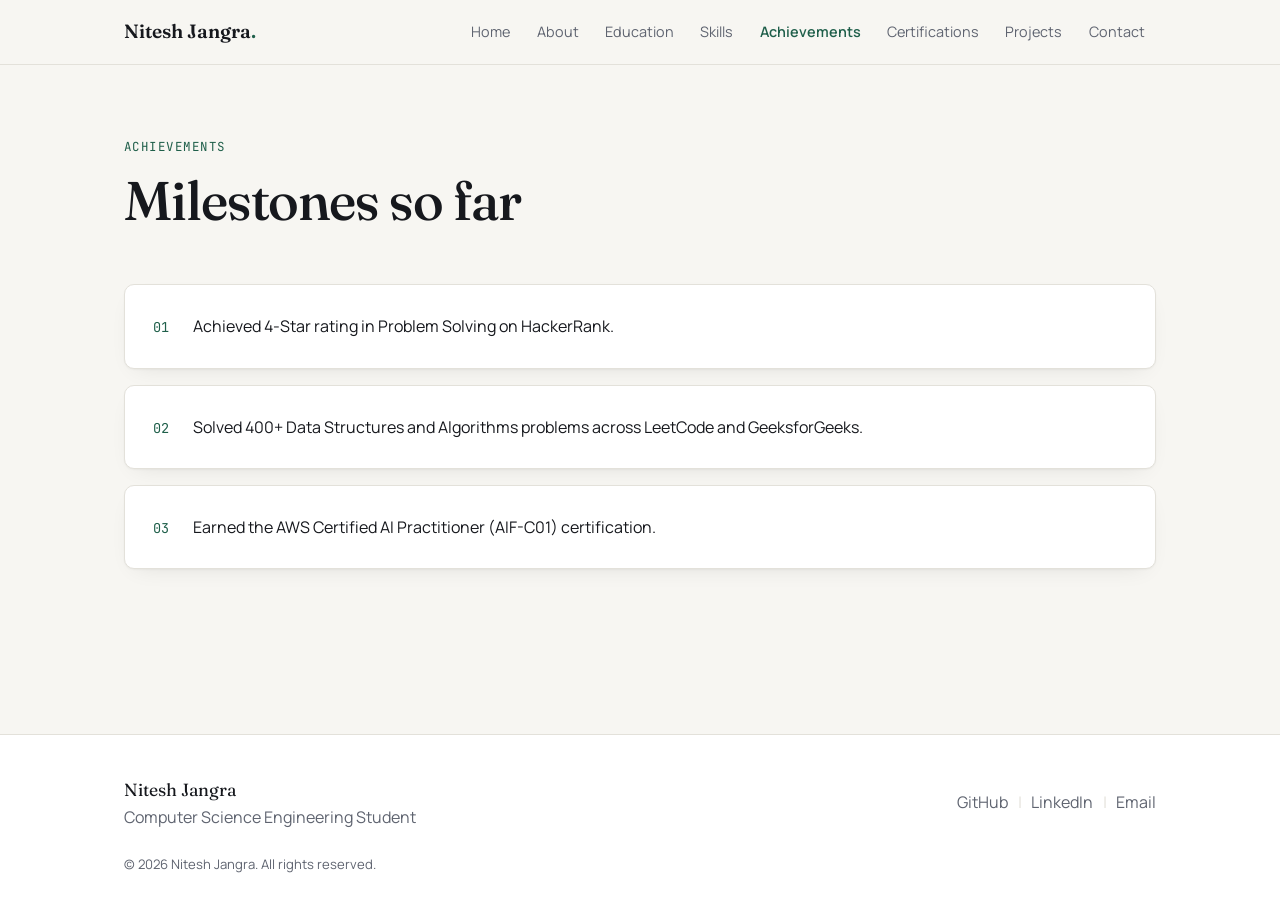
==== achievements.html @ 6086a89a "ADDING PORTFOLIO WEBPAGES FILES" ====
<!DOCTYPE html>
<html lang="en">
<head>
<meta charset="utf-8">
<meta name="viewport" content="width=device-width, initial-scale=1">
<title>Achievements — Nitesh Jangra</title>
<meta name="description" content="Achievements of Nitesh Jangra in problem solving and cloud.">
<link rel="preconnect" href="https://fonts.googleapis.com">
<link rel="stylesheet" href="https://fonts.googleapis.com/css2?family=Fraunces:opsz,wght@9..144,500;9..144,600&family=Manrope:wght@400;500;600&family=JetBrains+Mono:wght@400;500&display=swap">
<link rel="stylesheet" href="css/style.css">
</head>
<body>
<header class="site-header">
  <div class="container nav-wrap">
    <a class="brand" href="index.html">Nitesh Jangra<span>.</span></a>
    <input type="checkbox" id="nav-toggle" class="nav-toggle">
    <label for="nav-toggle" class="nav-burger" aria-label="Toggle menu"><span></span></label>
    <nav class="nav"><ul><li><a href="index.html">Home</a></li><li><a href="about.html">About</a></li><li><a href="education.html">Education</a></li><li><a href="skills.html">Skills</a></li><li><a href="achievements.html" class="active" aria-current="page">Achievements</a></li><li><a href="certifications.html">Certifications</a></li><li><a href="projects.html">Projects</a></li><li><a href="contact.html">Contact</a></li></ul></nav>
  </div>
</header>
<main class="fade-in">
<section class="page-head container"><p class="eyebrow">Achievements</p><h1>Milestones so far</h1></section>
<section class="container list-cards">
  <div class="card row"><span class="num mono">01</span><p>Achieved 4-Star rating in Problem Solving on HackerRank.</p></div>
  <div class="card row"><span class="num mono">02</span><p>Solved 400+ Data Structures and Algorithms problems across LeetCode and GeeksforGeeks.</p></div>
  <div class="card row"><span class="num mono">03</span><p>Earned the AWS Certified AI Practitioner (AIF-C01) certification.</p></div>
</section>
</main>
<footer class="site-footer">
  <div class="container footer-grid">
    <div><p class="footer-name">Nitesh Jangra</p><p class="muted">Computer Science Engineering Student</p></div>
    <p class="footer-links"><a href="https://github.com/niteshjan06" target="_blank" rel="noopener noreferrer">GitHub</a> <span>|</span> <a href="https://www.linkedin.com/in/nitesh-jangra-0b7164371" target="_blank" rel="noopener noreferrer">LinkedIn</a> <span>|</span> <a href="mailto:niteshjan06@gmail.com">Email</a></p>
  </div>
  <div class="container"><p class="copy">&copy; 2026 Nitesh Jangra. All rights reserved.</p></div>
</footer>
</body>
</html>
---- css/style.css ----
:root{
  --bg:#f7f6f2;--surface:#ffffff;--text:#16181d;--muted:#5f6470;--border:#e3e1da;
  --accent:#1f5f4a;--accent-soft:#e6efeb;--shadow:0 1px 2px rgba(20,20,20,.04),0 8px 24px -12px rgba(20,20,20,.12);
  --serif:"Fraunces",Georgia,serif;--sans:"Manrope",system-ui,sans-serif;--mono:"JetBrains Mono",ui-monospace,monospace;
  --radius:10px;--max:1080px;
}
*{box-sizing:border-box;margin:0;padding:0}
html{scroll-behavior:smooth}
body{font-family:var(--sans);background:var(--bg);color:var(--text);line-height:1.65;font-size:16px;-webkit-font-smoothing:antialiased;min-height:100vh;display:flex;flex-direction:column}
main{flex:1;padding-bottom:5rem}
a{color:inherit;text-decoration:none}
p a,dd a,.contact-list a{color:var(--accent);border-bottom:1px solid transparent;transition:border-color .2s}
p a:hover,dd a:hover,.contact-list a:hover{border-color:var(--accent)}
h1,h2{font-family:var(--serif);font-weight:500;letter-spacing:-.02em;line-height:1.15}
h2{font-size:1.3rem;margin-bottom:.75rem}
.container{max-width:var(--max);margin:0 auto;padding:0 1.5rem}
.muted{color:var(--muted)}
.mono{font-family:var(--mono);font-size:.85rem}
.eyebrow{font-family:var(--mono);font-size:.78rem;text-transform:uppercase;letter-spacing:.12em;color:var(--accent);margin-bottom:.75rem}
.lead{font-size:1.1rem;color:var(--muted);max-width:62ch}

/* header */
.site-header{position:sticky;top:0;z-index:10;background:rgba(247,246,242,.92);backdrop-filter:blur(6px);border-bottom:1px solid var(--border)}
.nav-wrap{display:flex;align-items:center;justify-content:space-between;height:64px}
.brand{font-family:var(--serif);font-size:1.2rem;font-weight:600}
.brand span{color:var(--accent)}
.nav ul{list-style:none;display:flex;gap:.25rem}
.nav a{display:block;padding:.45rem .7rem;font-size:.9rem;color:var(--muted);border-radius:6px;transition:color .2s,background .2s}
.nav a:hover{color:var(--text);background:var(--accent-soft)}
.nav a.active{color:var(--accent);font-weight:600}
.nav-toggle{display:none}
.nav-burger{display:none;width:40px;height:40px;cursor:pointer;position:relative}
.nav-burger span,.nav-burger span::before,.nav-burger span::after{position:absolute;left:10px;width:20px;height:2px;background:var(--text);transition:transform .25s,opacity .2s;content:""}
.nav-burger span{top:19px}.nav-burger span::before{top:-6px;left:0}.nav-burger span::after{top:6px;left:0}

/* hero */
.hero{padding:6rem 1.5rem 3.5rem}
.hero-title{font-size:clamp(2.8rem,7vw,5rem);margin-bottom:1rem}
.hero-sub{font-size:1.05rem;font-weight:500;margin-bottom:1.5rem}
.hero-sub span{color:var(--border);margin:0 .35rem}
.actions{display:flex;gap:.75rem;flex-wrap:wrap;margin:2rem 0}
.socials{list-style:none;display:flex;flex-wrap:wrap;gap:.6rem}
.socials a{display:inline-flex;align-items:center;gap:.5rem;padding:.5rem .85rem;border:1px solid var(--border);border-radius:999px;background:var(--surface);font-size:.88rem;color:var(--muted);transition:border-color .2s,color .2s}
.socials a:hover{border-color:var(--accent);color:var(--accent)}
svg{width:18px;height:18px;flex-shrink:0}
.socials svg path:not([fill="none"]),.contact-list svg{fill:currentColor}
.contact-list svg[fill="none"]{fill:none}

/* buttons */
.btn{display:inline-block;padding:.75rem 1.3rem;border-radius:8px;font-weight:600;font-size:.92rem;border:1px solid transparent;cursor:pointer;font-family:inherit;transition:background .2s,border-color .2s,transform .2s}
.btn:hover{transform:translateY(-1px)}
.btn-primary{background:var(--accent);color:#fff}
.btn-primary:hover{background:#174a39}
.btn-ghost{border-color:var(--border);background:var(--surface)}
.btn-ghost:hover{border-color:var(--accent);color:var(--accent)}
.btn-sm{padding:.5rem 1rem;font-size:.85rem;margin-top:auto;align-self:flex-start}

/* stats */
.stats{display:grid;grid-template-columns:repeat(4,1fr);border-top:1px solid var(--border);border-bottom:1px solid var(--border)}
.stat{padding:1.75rem 1rem}
.stat+.stat{border-left:1px solid var(--border)}
.stat-num{font-family:var(--serif);font-size:2.2rem;color:var(--accent)}

/* page heads & cards */
.page-head{padding:4.5rem 1.5rem 2.5rem}
.page-head h1{font-size:clamp(2.2rem,5vw,3.4rem);margin-bottom:.75rem}
.card{background:var(--surface);border:1px solid var(--border);border-radius:var(--radius);padding:1.75rem;box-shadow:var(--shadow);transition:transform .25s,border-color .25s}
.card:hover{transform:translateY(-2px);border-color:#cfd8d3}
.card p+p{margin-top:.75rem}
.two-col{display:grid;grid-template-columns:1.4fr 1fr;gap:1.5rem}
.grid-2{display:grid;grid-template-columns:repeat(2,1fr);gap:1.5rem}
.grid-3{display:grid;grid-template-columns:repeat(3,1fr);gap:1.5rem}
.facts{display:grid;grid-template-columns:auto 1fr;gap:.6rem 1.25rem;font-size:.95rem}
.facts dt{color:var(--muted)}
.timeline{display:grid;gap:1.5rem}
.t-meta{display:flex;flex-wrap:wrap;gap:.5rem;align-items:center;margin-bottom:.75rem}
.t-meta .mono{color:var(--muted);margin-right:.5rem}
.tag{font-family:var(--mono);font-size:.75rem;padding:.2rem .55rem;border-radius:4px;background:var(--accent-soft);color:var(--accent)}
.t-item h2{margin-bottom:.15rem}
.t-item .muted{margin-bottom:1rem}
.chips{list-style:none;display:flex;flex-wrap:wrap;gap:.5rem}
.chips li{font-family:var(--mono);font-size:.85rem;padding:.4rem .8rem;border:1px solid var(--border);border-radius:6px;background:var(--bg)}
.list-cards{display:grid;gap:1rem}
.row{display:flex;gap:1.5rem;align-items:baseline}
.num{color:var(--accent)}
.cert{display:flex;flex-direction:column;gap:.25rem;min-height:200px}
.cert h2{margin-bottom:1.25rem}
.empty{text-align:center;padding:4rem 2rem;border-style:dashed}
.empty .lead{margin:1rem auto 2rem}
.projects:empty{display:none}
.contact-list{list-style:none;display:grid;gap:1.1rem;margin-top:1rem}
.contact-list li{display:flex;gap:.9rem;align-items:flex-start}
.contact-list svg{margin-top:.25rem;color:var(--accent)}
.contact-list div{display:flex;flex-direction:column;font-size:.95rem}
.contact-list .muted{font-size:.78rem;font-family:var(--mono);text-transform:uppercase;letter-spacing:.08em}
.form{display:grid;gap:1rem}
.form label{display:grid;gap:.4rem;font-size:.85rem;font-weight:600}
.form input,.form textarea{font:inherit;font-weight:400;padding:.7rem .85rem;border:1px solid var(--border);border-radius:8px;background:var(--bg);color:var(--text);transition:border-color .2s,box-shadow .2s}
.form input:focus,.form textarea:focus{outline:none;border-color:var(--accent);box-shadow:0 0 0 3px var(--accent-soft)}
.form .btn{justify-self:start}

/* footer */
.site-footer{border-top:1px solid var(--border);padding:2.5rem 0 1.5rem;background:var(--surface)}
.footer-grid{display:flex;justify-content:space-between;align-items:center;gap:1rem;flex-wrap:wrap}
.footer-name{font-family:var(--serif);font-size:1.1rem}
.footer-links a{color:var(--muted);transition:color .2s}
.footer-links a:hover{color:var(--accent)}
.footer-links span{color:var(--border);margin:0 .4rem}
.copy{margin-top:1.5rem;font-size:.82rem;color:var(--muted)}

/* animation */
.fade-in{animation:fade .6s ease-out both}
@keyframes fade{from{opacity:0;transform:translateY(6px)}to{opacity:1;transform:none}}
@media (prefers-reduced-motion:reduce){*{animation:none!important;transition:none!important}}

/* responsive */
@media (max-width:960px){
  .nav-burger{display:block}
  .nav{position:absolute;top:64px;left:0;right:0;background:var(--bg);border-bottom:1px solid var(--border);max-height:0;overflow:hidden;transition:max-height .3s ease}
  .nav ul{flex-direction:column;padding:.5rem 1.5rem 1rem}
  .nav-toggle:checked~.nav{max-height:480px}
  .nav-toggle:checked+.nav-burger span{background:transparent}
  .nav-toggle:checked+.nav-burger span::before{transform:translateY(6px) rotate(45deg)}
  .nav-toggle:checked+.nav-burger span::after{transform:translateY(-6px) rotate(-45deg)}
  .two-col,.grid-3{grid-template-columns:1fr 1fr}
}
@media (max-width:720px){
  .hero{padding-top:3.5rem}
  .stats{grid-template-columns:1fr 1fr}
  .stat:nth-child(3){border-left:0}
  .stat:nth-child(n+3){border-top:1px solid var(--border)}
  .two-col,.grid-2,.grid-3{grid-template-columns:1fr}
  .footer-grid{flex-direction:column;align-items:flex-start}
}
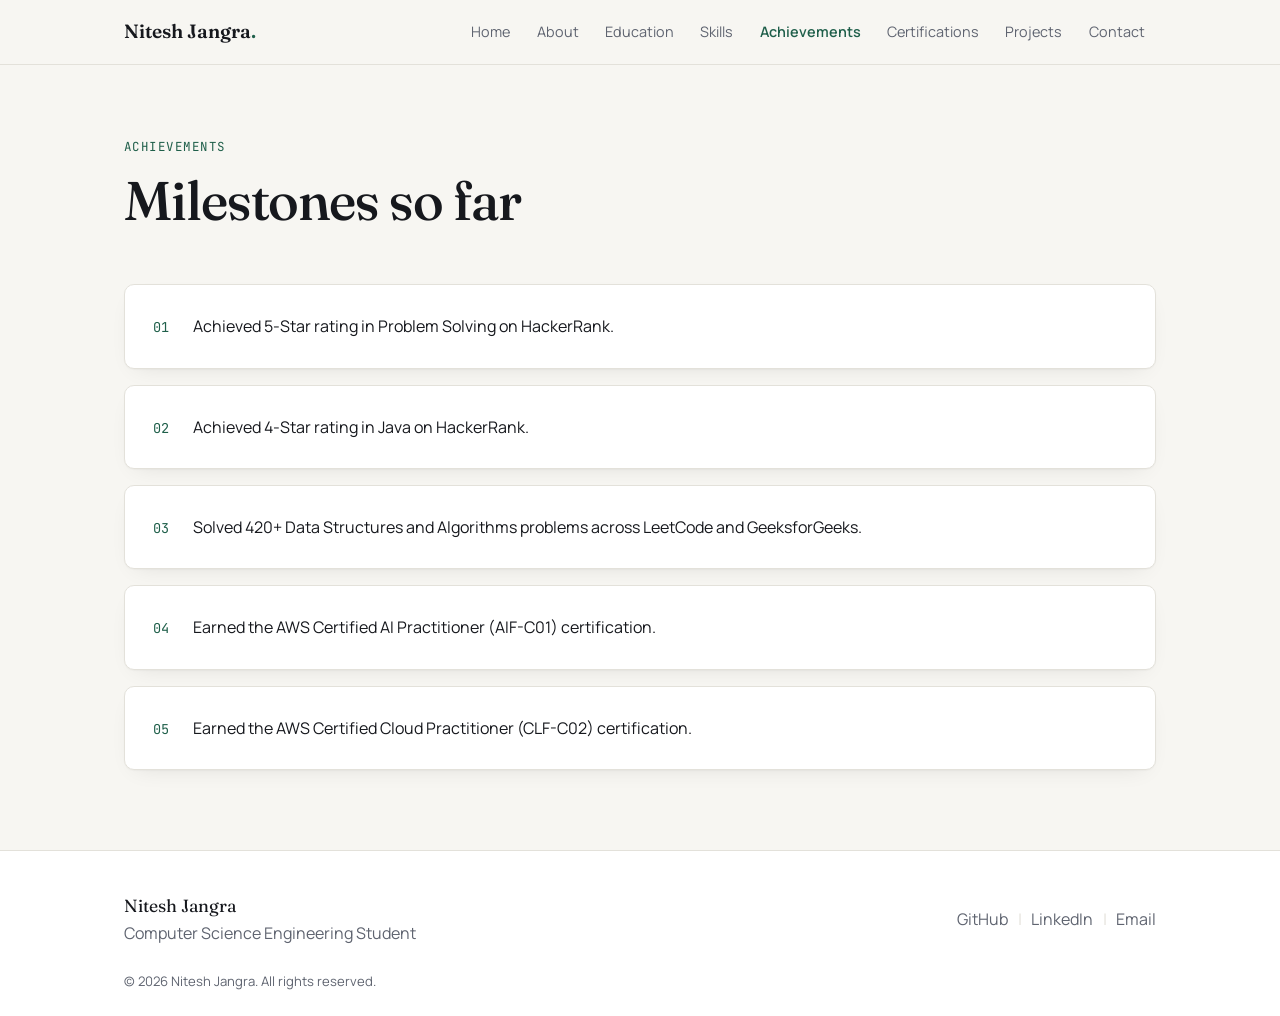
==== commit d2a7799a: "Revise achievements with new ratings and certifications Updated achievements to reflect new mileston" ====
--- a/achievements.html
+++ b/achievements.html
@@ -21,9 +21,12 @@
 <main class="fade-in">
 <section class="page-head container"><p class="eyebrow">Achievements</p><h1>Milestones so far</h1></section>
 <section class="container list-cards">
-  <div class="card row"><span class="num mono">01</span><p>Achieved 4-Star rating in Problem Solving on HackerRank.</p></div>
-  <div class="card row"><span class="num mono">02</span><p>Solved 400+ Data Structures and Algorithms problems across LeetCode and GeeksforGeeks.</p></div>
-  <div class="card row"><span class="num mono">03</span><p>Earned the AWS Certified AI Practitioner (AIF-C01) certification.</p></div>
+  <div class="card row"><span class="num mono">01</span><p>Achieved 5-Star rating in Problem Solving on HackerRank.</p></div>
+  <div class="card row"><span class="num mono">02</span><p>Achieved 4-Star rating in Java on HackerRank.</p></div>
+  <div class="card row"><span class="num mono">03</span><p>Solved 420+ Data Structures and Algorithms problems across LeetCode and GeeksforGeeks.</p></div>
+  <div class="card row"><span class="num mono">04</span><p>Earned the AWS Certified AI Practitioner (AIF-C01) certification.</p></div>
+  <div class="card row"><span class="num mono">05</span><p>Earned the AWS Certified Cloud Practitioner (CLF-C02) certification.</p></div>
+  
 </section>
 </main>
 <footer class="site-footer">
